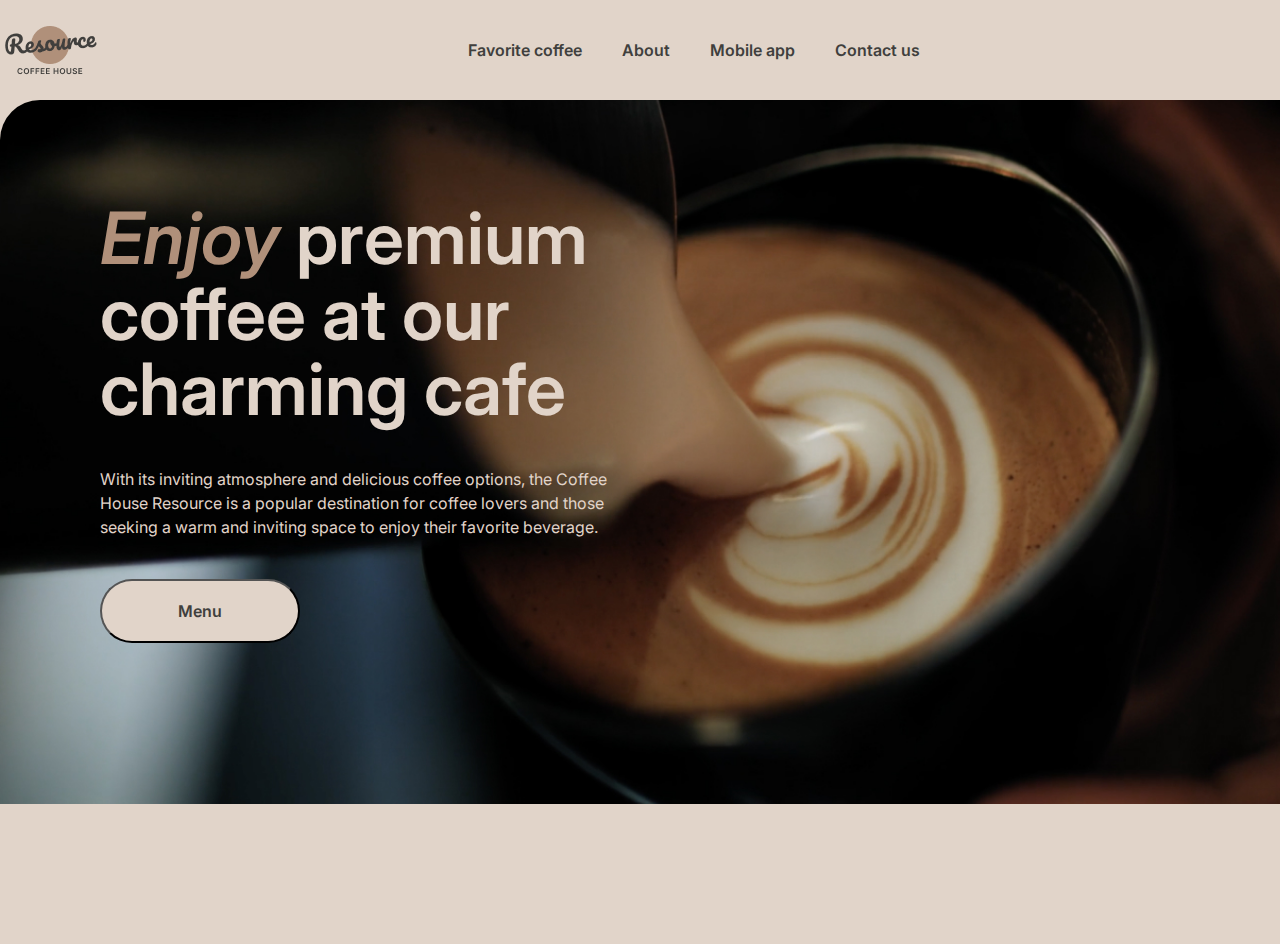
==== index.html @ d98357e5 "section first" ====
<!DOCTYPE html>
<html lang="en">

<head>
    <meta charset="UTF-8">
    <meta name="viewport" content="width=device-width, initial-scale=1.0">
    <title>Document</title>
    <link rel="stylesheet" href="style.css">
    <link rel="preconnect" href="https://fonts.googleapis.com">
    <link rel="preconnect" href="https://fonts.gstatic.com" crossorigin>
    <link
        href="https://fonts.googleapis.com/css2?family=DM+Sans:ital,opsz,wght@0,9..40,100..1000;1,9..40,100..1000&family=Inter:ital,opsz,wght@0,14..32,100..900;1,14..32,100..900&display=swap"
        rel="stylesheet">
</head>

<body>

    <header>

        <div class="logo"> <img src="logo.png" alt=""></div>
        <nav class="center">
            <p>Favorite coffee</p>
            <p>About</p>
            <p>Mobile app</p>
            <p>Contact us</p>
        </nav>
        <nav class="right">
            <p>Menu</p>
            <div class="cup"> <img src="coffee-cup.png" alt=""></div>
        </nav>

    </header>

    <main>

        <section class="title">

            <div class="main">
            
                <h1 class="text"> <span> Enjoy</span> premium coffee at our charming cafe</h1>
                <p>With its inviting atmosphere and delicious coffee options, the Coffee House Resource is a popular
                    destination for coffee lovers and those seeking a warm and inviting space to enjoy their favorite
                    beverage.</p>
                <button> Menu</button>

            </div>

        </section>

    </main>

</body>

</html>
---- style.css ----
* {
    margin: 0;
    padding: 0;
    font-family: Inter;
}

body {
    background: #E1D4C9;
    width: 1360px;
    margin: auto;
}

header {
    display: flex;
    justify-content: space-between;
    align-items: center;
    margin-top: 20px;
}

header .logo {
    width: 100px;
    height: 60px;
}

header .center {
    display: flex;
    gap: 40px;
    font-weight: 600;
    font-size: 16px;
    color: #403F3D;


}

header .right {
    display: flex;
    align-items: center;
}

header .right p {
    font-weight: 600;
    font-size: 16px;
    color: #403F3D;
}

header .cup {
    margin-left: 8px;
}

.title {
    background-image: url(fon.jpg);
    height: 644px;
    max-width: 1360px;
    border-radius: 40px;
    padding: 100px;
    background-repeat: no-repeat;
    background-size: contain;
    margin-top: 20px;
}

.title .main {
    width: 530px;
}

.title .main .text span {
    font-weight: 600;
    font-style: italic;
    font-size: 72px;
    line-height: 105%;
    color: #B0907A;
}

.title .main .text {
    font-weight: 600;
    font-size: 72px;
    line-height: 105%;
    color: #E1D4C9;
}

.title .main p {
    font-weight: 400;
    font-size: 16px;
    line-height: 150%;
    color: #E1D4C9;
    margin-top: 40px;
}

.title .main button {
    width: 200px;
    height: 64px;
    border-radius: 100px;
    background: #E1D4C9;
    font-weight: 600;
    font-size: 16px;
    text-align: center;
    color: #403F3D;
    margin-top: 40px;
}
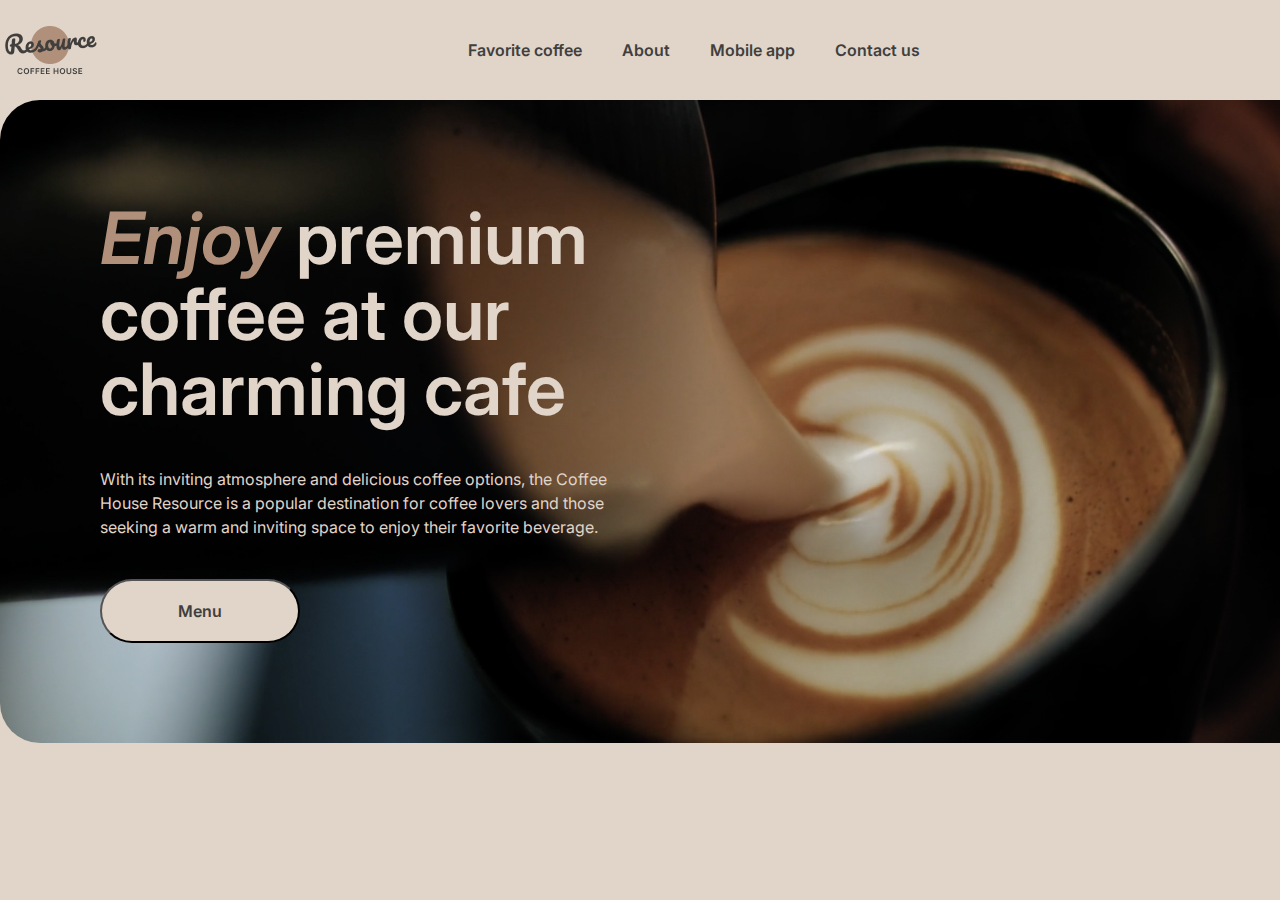
==== commit beec901e: "section first" ====
--- a/index.html
+++ b/index.html
@@ -36,7 +36,7 @@
         <section class="title">
 
             <div class="main">
-            
+
                 <h1 class="text"> <span> Enjoy</span> premium coffee at our charming cafe</h1>
                 <p>With its inviting atmosphere and delicious coffee options, the Coffee House Resource is a popular
                     destination for coffee lovers and those seeking a warm and inviting space to enjoy their favorite
--- a/style.css
+++ b/style.css
@@ -28,8 +28,6 @@
     font-weight: 600;
     font-size: 16px;
     color: #403F3D;
-
-
 }
 
 header .right {
@@ -49,13 +47,13 @@
 
 .title {
     background-image: url(fon.jpg);
-    height: 644px;
-    max-width: 1360px;
     border-radius: 40px;
     padding: 100px;
     background-repeat: no-repeat;
-    background-size: contain;
     margin-top: 20px;
+    width: 1360;
+
+
 }
 
 .title .main {
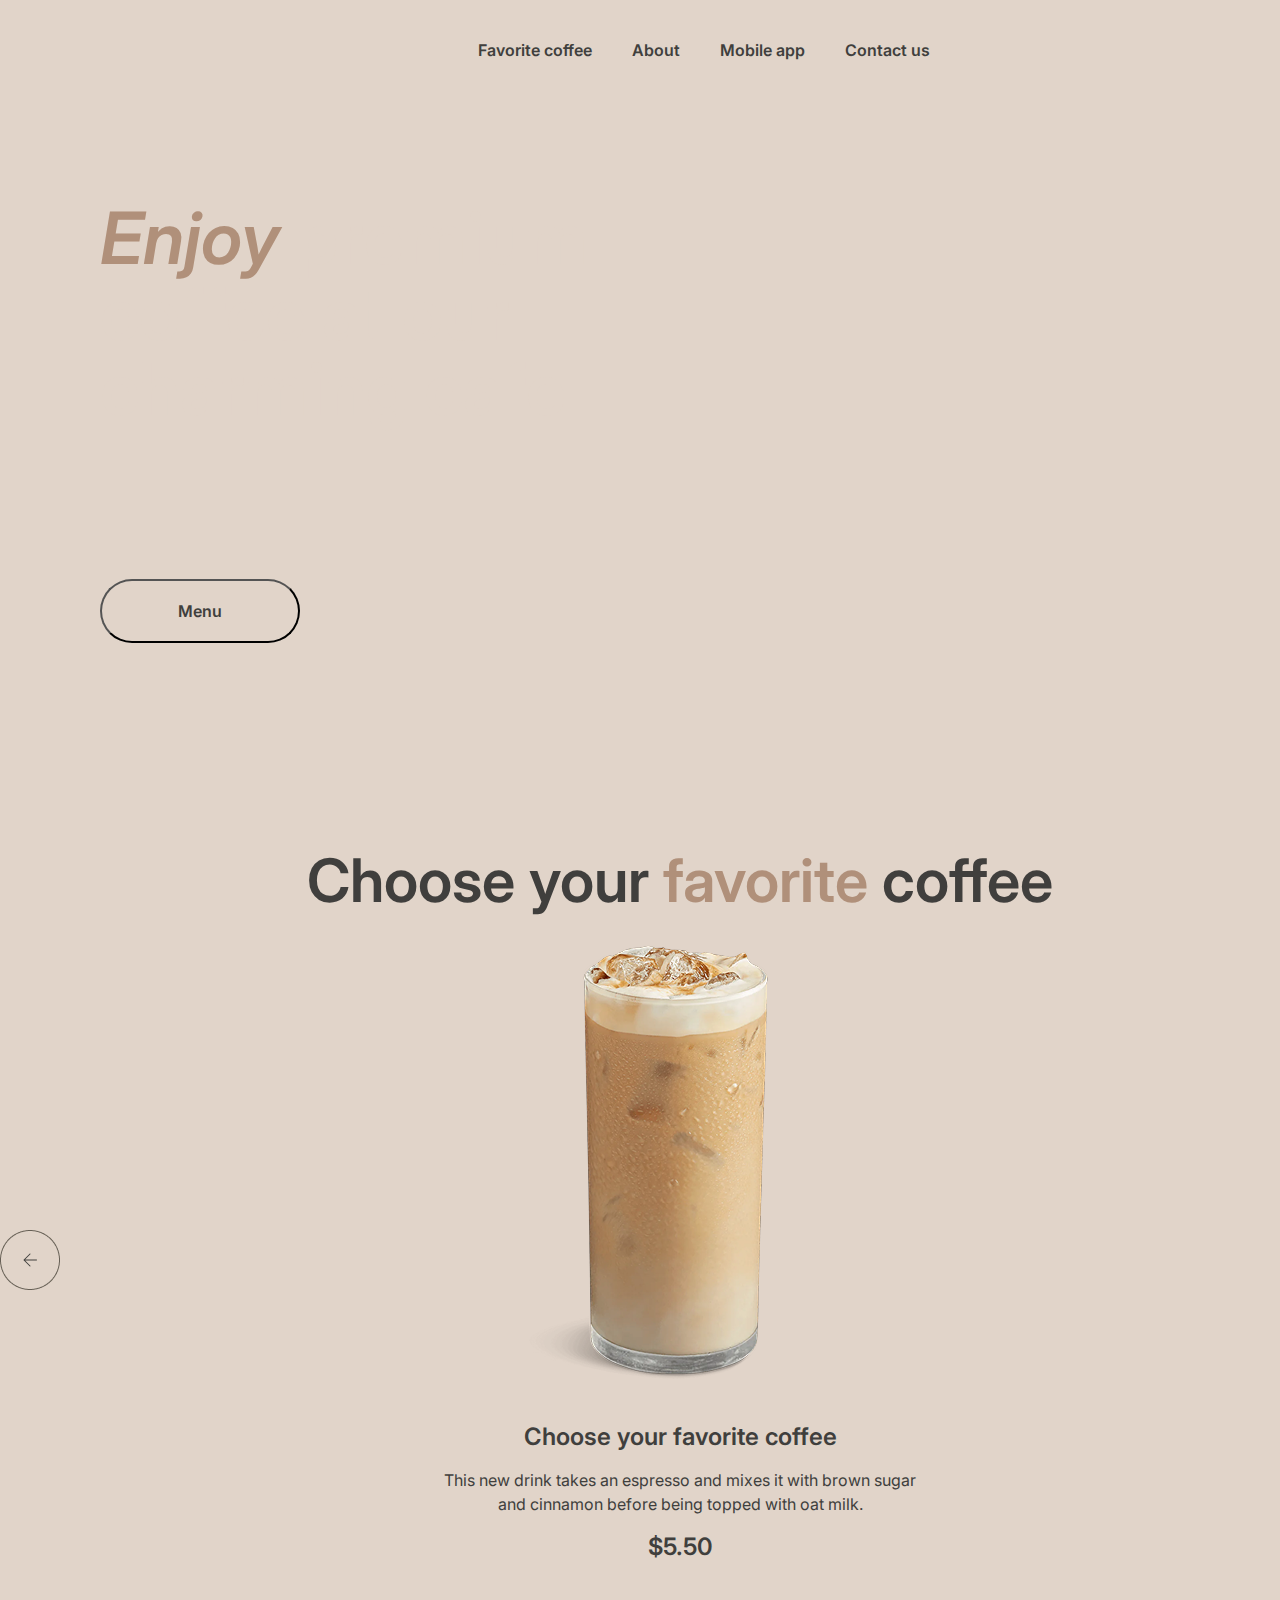
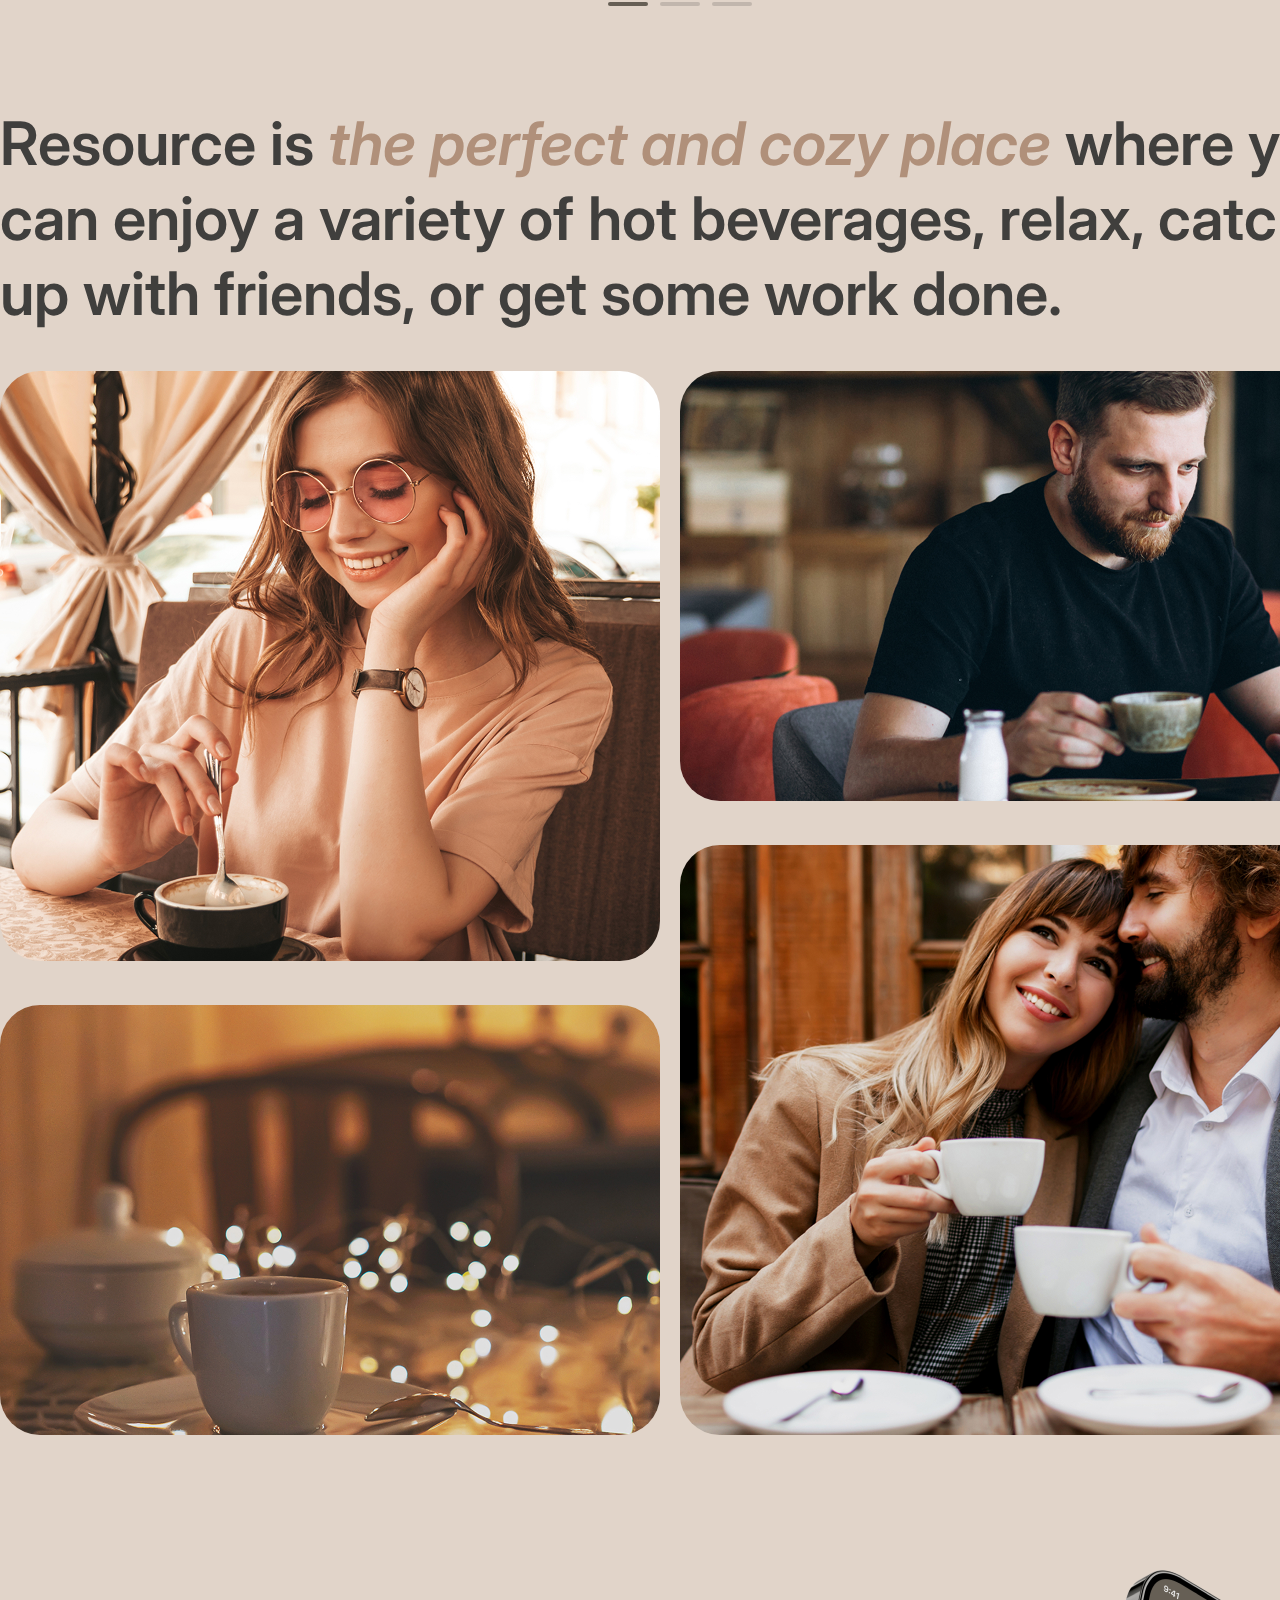
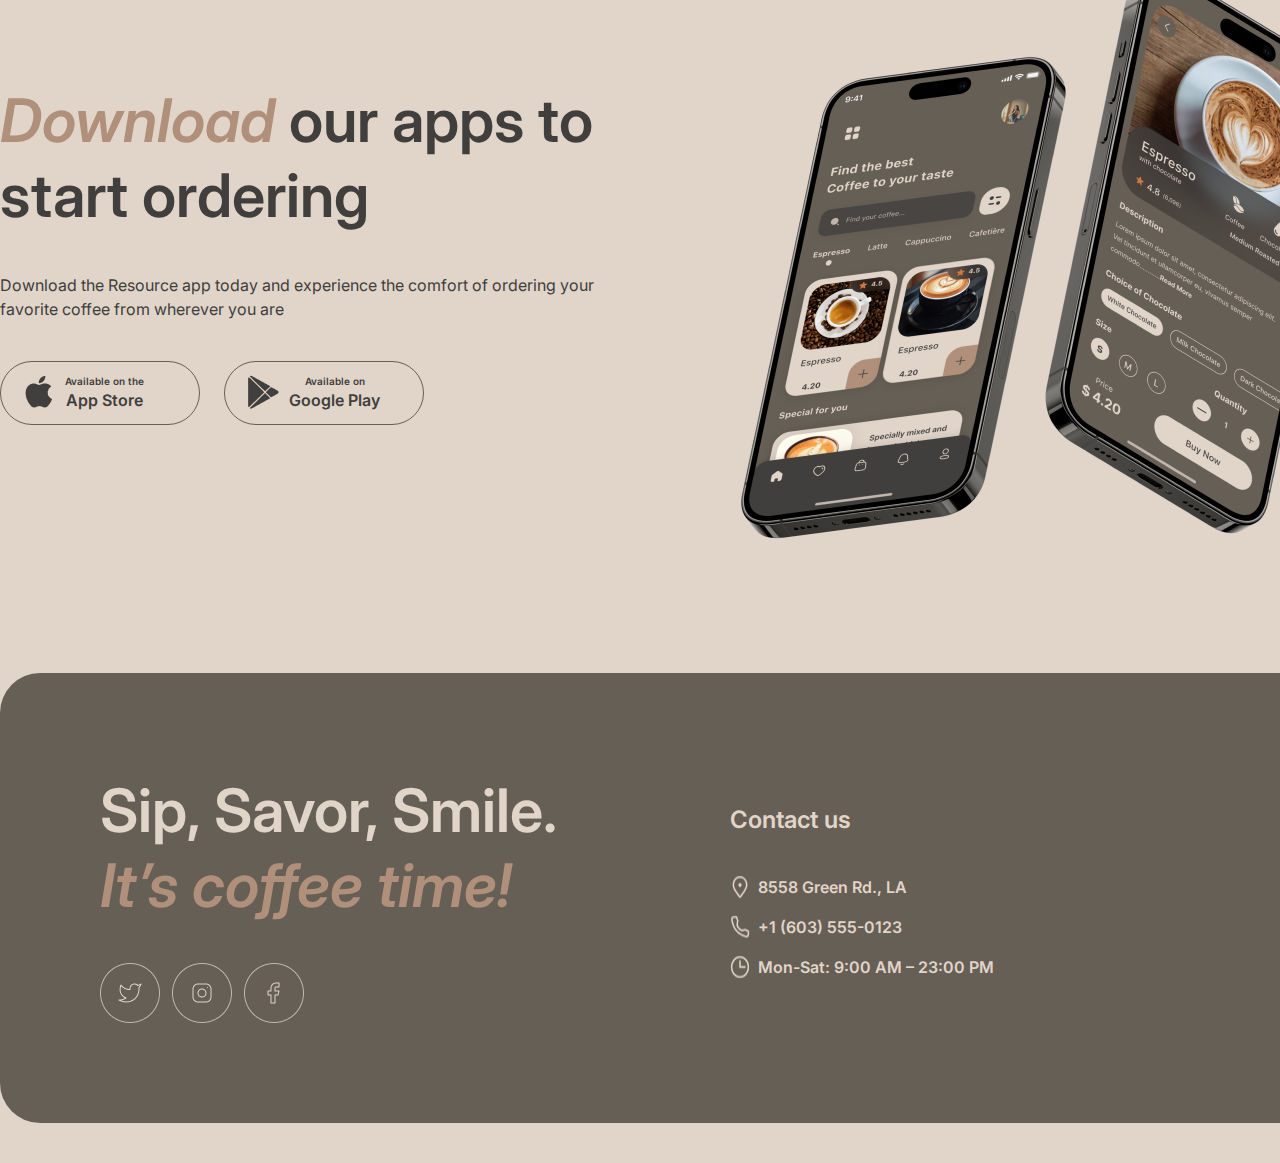
==== commit f86a9e9b: "html&css" ====
--- a/index.html
+++ b/index.html
@@ -47,7 +47,149 @@
 
         </section>
 
+        <section class="first">
+
+            <h2 class="text">Choose your <span>favorite</span> coffee</h2>
+
+            <div class="main">
+
+                <div> <img src="button left.png" alt=""> </div>
+                <div class="bot">
+                    <img src="coffee-slider-1.png" alt="">
+                    <h2>Choose your favorite coffee</h2>
+                    <p class="last">This new drink takes an espresso and mixes it with brown sugar and cinnamon before
+                        being topped
+                        with oat milk.</p>
+                    <p class="end">$5.50</p>
+                    <div class="line">
+                        <div class="one"></div>
+                        <div class="two"></div>
+                        <div class="three"></div>
+                    </div>
+                </div>
+                <div> <img src="button right.png" alt=""> </div>
+            </div>
+
+        </section>
+
+
+        <section class="second">
+
+            <h2>Resource is <span>the perfect and cozy place</span> where you can enjoy a variety of hot beverages,
+                relax, catch up
+                with friends, or get some work done.</h2>
+            <div class="pic">
+                <div class="left">
+                    <img src="one.png" alt="">
+                    <img class="img2" src="two.png" alt="">
+                </div>
+
+                <div class="right">
+                    <img src="three.png" alt="">
+                    <img class="img4" src="about-4.png" alt="">
+                </div>
+            </div>
+
+        </section>
+
+
+        <section class="last">
+
+            <div class="closed">
+
+                <div class="text">
+                    <h2><span> Download </span> our apps to start ordering</h2>
+                    <p class="paragraph">Download the Resource app today and experience the comfort of ordering your
+                        favorite coffee from
+                        wherever you are</p>
+
+
+                    <div class="app">
+
+                        <button class="apple">
+                            <div class="allapple">
+                                <div class="left">
+                                    <img src="appl.png" alt="">
+
+                                </div>
+                                <div class="right">
+                                    <p class="text5">Available on the</p>
+                                    <p class="text6">App Store</p>
+                                </div>
+                            </div>
+
+                        </button>
+
+                        <button class="google">
+                            <div class="allgoogle">
+                                <div class="left2">
+                                    <img src="google.png" alt="">
+                                </div>
+
+                                <div class="right2">
+                                    <p class="text7">Available on</p>
+                                    <p class="text8">Google Play</p>
+                                </div>
+                            </div>
+                        </button>
+
+                    </div>
+
+                </div>
+
+                <div class="mobile">
+                    <img src="mobile-screens.png" alt="">
+                </div>
+
+            </div>
+
+        </section>
+
     </main>
+
+    <footer class="con">
+
+        <div class="net">
+
+            <div class="text">
+                <p class="sub">Sip, Savor, Smile.
+                    <span> It’s coffee time!</span>
+                </p>
+            </div>
+
+            <div class="social">
+                <img src="twit.png" alt="">
+                <img src="inst.png" alt="">
+                <img src="fb.png" alt="">
+            </div>
+
+        </div>
+
+
+        <div class="contact">
+
+            <h3>Contact us</h3>
+        
+                <div class="pin">
+                    <img src="pin-alt.png" alt="">
+                    <p>8558 Green Rd., LA</p>
+                </div>
+                <div class="mobile">
+                    <img src="phone.png" alt="">
+                    <p>+1 (603) 555-0123</p>
+                </div>
+                <div class="time">
+                    <img src="clock.png" alt="">
+                    <p>Mon-Sat: 9:00 AM – 23:00 PM</p>
+                </div>
+           
+        </div>
+
+
+
+
+    </footer>
+
 
 </body>
 
--- a/style.css
+++ b/style.css
@@ -43,6 +43,8 @@
 
 header .cup {
     margin-left: 8px;
+    background-repeat: no-repeat;
+
 }
 
 .title {
@@ -93,4 +95,319 @@
     text-align: center;
     color: #403F3D;
     margin-top: 40px;
-}+}
+
+
+
+
+
+.first .text {
+    font-weight: 600;
+    font-size: 60px;
+    line-height: 125%;
+    text-align: center;
+    color: #403F3D;
+    margin-top: 100px;
+    color: #403F3D;
+
+}
+
+.first .text span {
+    color: #B0907A;
+
+}
+
+.first .main {
+    display: flex;
+    align-items: center;
+    justify-content: space-between;
+
+}
+
+.first .bot {
+    width: 480px;
+
+}
+
+.first .bot h2 {
+    font-weight: 600;
+    font-size: 24px;
+    line-height: 125%;
+    text-align: center;
+    color: #403F3D;
+    margin-top: 20px;
+}
+
+.first .bot .last {
+    font-weight: 400;
+    font-size: 16px;
+    line-height: 150%;
+    text-align: center;
+    color: #403F3D;
+    margin-top: 16px;
+}
+
+.first .bot .end {
+    font-weight: 600;
+    font-size: 24px;
+    line-height: 125%;
+    text-align: center;
+    color: #403F3D;
+    margin-top: 16px;
+}
+
+.first .line .one {
+    width: 40px;
+    height: 4px;
+    border-radius: 100px;
+    background: #665F55;
+}
+
+.first .line .two {
+    width: 40px;
+    height: 4px;
+    border-radius: 100px;
+    background: #C1B6AD;
+}
+
+.first .line .three {
+    width: 40px;
+    height: 4px;
+    border-radius: 100px;
+    background: #C1B6AD;
+}
+
+.first .line {
+    display: flex;
+    gap: 12px;
+    justify-content: center;
+    margin-top: 40px;
+}
+
+
+.second h2 {
+    width: 1360px;
+    font-weight: 600;
+    font-size: 60px;
+    line-height: 125%;
+    color: #403F3D;
+    margin-top: 100px;
+    justify-content: center;
+}
+
+.second h2 span {
+    font-weight: 600;
+    font-style: italic;
+    font-size: 60px;
+    line-height: 125%;
+    color: #B0907A;
+}
+
+.second .pic {
+    display: flex;
+    margin-top: 40px;
+}
+
+.second .pic .left .img2 {
+    margin-top: 40px;
+}
+
+.second .pic .right .img4 {
+    margin-top: 40px;
+}
+
+.second .pic img {
+    border-radius: 40px;
+}
+
+.last .closed {
+    display: flex;
+    justify-content: space-between;
+}
+
+.last .closed h2 span {
+    font-weight: 600;
+    font-style: italic;
+    font-size: 60px;
+    line-height: 125%;
+    color: #B0907A;
+}
+
+.last .closed h2 {
+    font-weight: 600;
+    font-size: 60px;
+    line-height: 125%;
+    color: #403F3D;
+}
+
+.last .closed .text .paragraph {
+    font-weight: 400;
+    font-size: 16px;
+    line-height: 150%;
+    color: #403F3D;
+    margin-top: 40px;
+}
+
+.last .closed .text {
+    width: 630px;
+    margin-top: 244px;
+}
+
+.closed .mobile {
+    margin-top: 100px;
+}
+
+.closed .text .apple {
+    width: 200px;
+    height: 64px;
+    padding-top: 12px;
+    padding-right: 20px;
+    padding-bottom: 12px;
+    padding-left: 20px;
+    gap: 8px;
+    border-radius: 100px;
+    border-width: 1px;
+    border: 1px solid #665F55;
+    background: #E1D4C9;
+}
+
+.closed .text .apple .allapple {
+    display: flex;
+}
+
+.closed .apple .right .text5 {
+    font-weight: 600;
+    font-size: 10px;
+    line-height: 140%;
+    text-align: center;
+    color: #403F3D;
+}
+
+.closed .apple .right {
+    padding-left: 8px;
+}
+
+.closed .apple .right .text6 {
+    font-weight: 600;
+    font-size: 16px;
+    line-height: 150%;
+    color: #403F3D;
+}
+
+.closed .text .google {
+    width: 200px;
+    height: 64px;
+    padding-top: 12px;
+    padding-right: 20px;
+    padding-bottom: 12px;
+    padding-left: 20px;
+    gap: 8px;
+    border-radius: 100px;
+    border-width: 1px;
+    border: 1px solid #665F55;
+    background: #E1D4C9;
+    margin-left: 20px;
+}
+
+.closed .text .google .text7 {
+    font-weight: 600;
+    font-size: 10px;
+    line-height: 140%;
+    text-align: center;
+    color: #403F3D;
+}
+
+.closed .text .google .text8 {
+    font-weight: 600;
+    font-size: 16px;
+    line-height: 150%;
+    color: #403F3D;
+}
+
+.closed .text .google .right2 {
+    margin-left: 8px;
+}
+
+.closed .text .google .allgoogle {
+    display: flex;
+}
+
+.closed .app {
+    margin-top: 40px;
+}
+
+footer {
+    height: 450px;
+    border-radius: 40px;
+    background: #665F55;
+    margin-bottom: 40px;
+    margin-top: 100px;
+
+}
+
+.con .text .sub {
+    width: 530px;
+    font-weight: 600;
+    font-size: 60px;
+    line-height: 125%;
+    color: #E1D4C9;
+}
+
+.con .text .sub span {
+    font-weight: 600;
+    font-style: italic;
+    font-size: 60px;
+    line-height: 125%;
+    color: #B0907A;
+}
+
+.con .social {
+    display: flex;
+    gap: 12px;
+    margin-top: 40px;
+}
+
+.con .net {
+    padding-top: 100px;
+    padding-left: 100px;
+}
+
+.con {
+    display: flex;
+}
+
+.con .contact h3 {
+    font-weight: 600;
+    font-size: 24px;
+    line-height: 125%;
+    color: #E1D4C9;
+}
+
+.con .contact .pin {
+    display: flex;
+    margin-top: 40px;
+}
+
+.con .contact .mobile {
+    display: flex;
+    margin-top: 16px;
+}
+
+.con .contact .time {
+    display: flex;
+    margin-top: 16px;
+}
+
+.con .contact {
+    padding-top: 132px;
+    margin-left: 100px;
+}
+
+.con .contact p {
+    font-weight: 600;
+    font-size: 16px;
+    line-height: 150%;
+    color: #E1D4C9;
+    margin-left: 8px;
+}
+
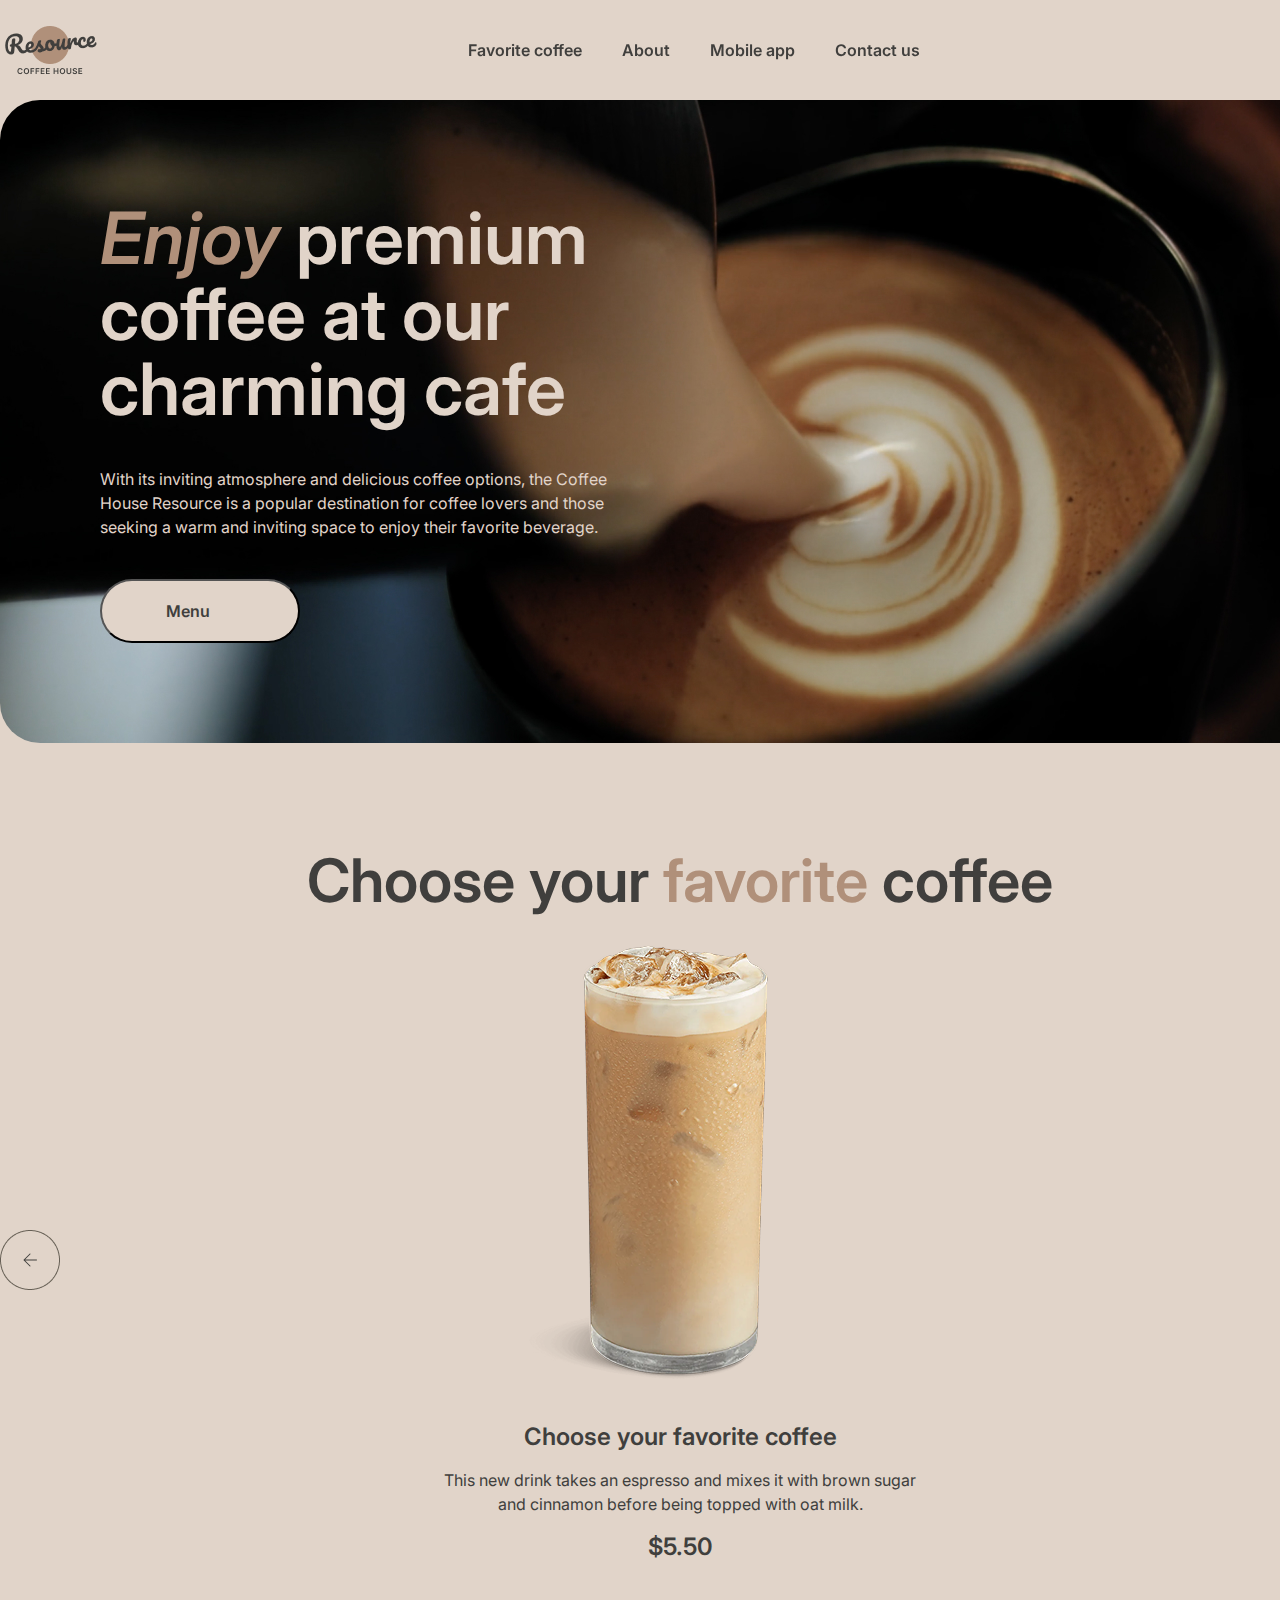
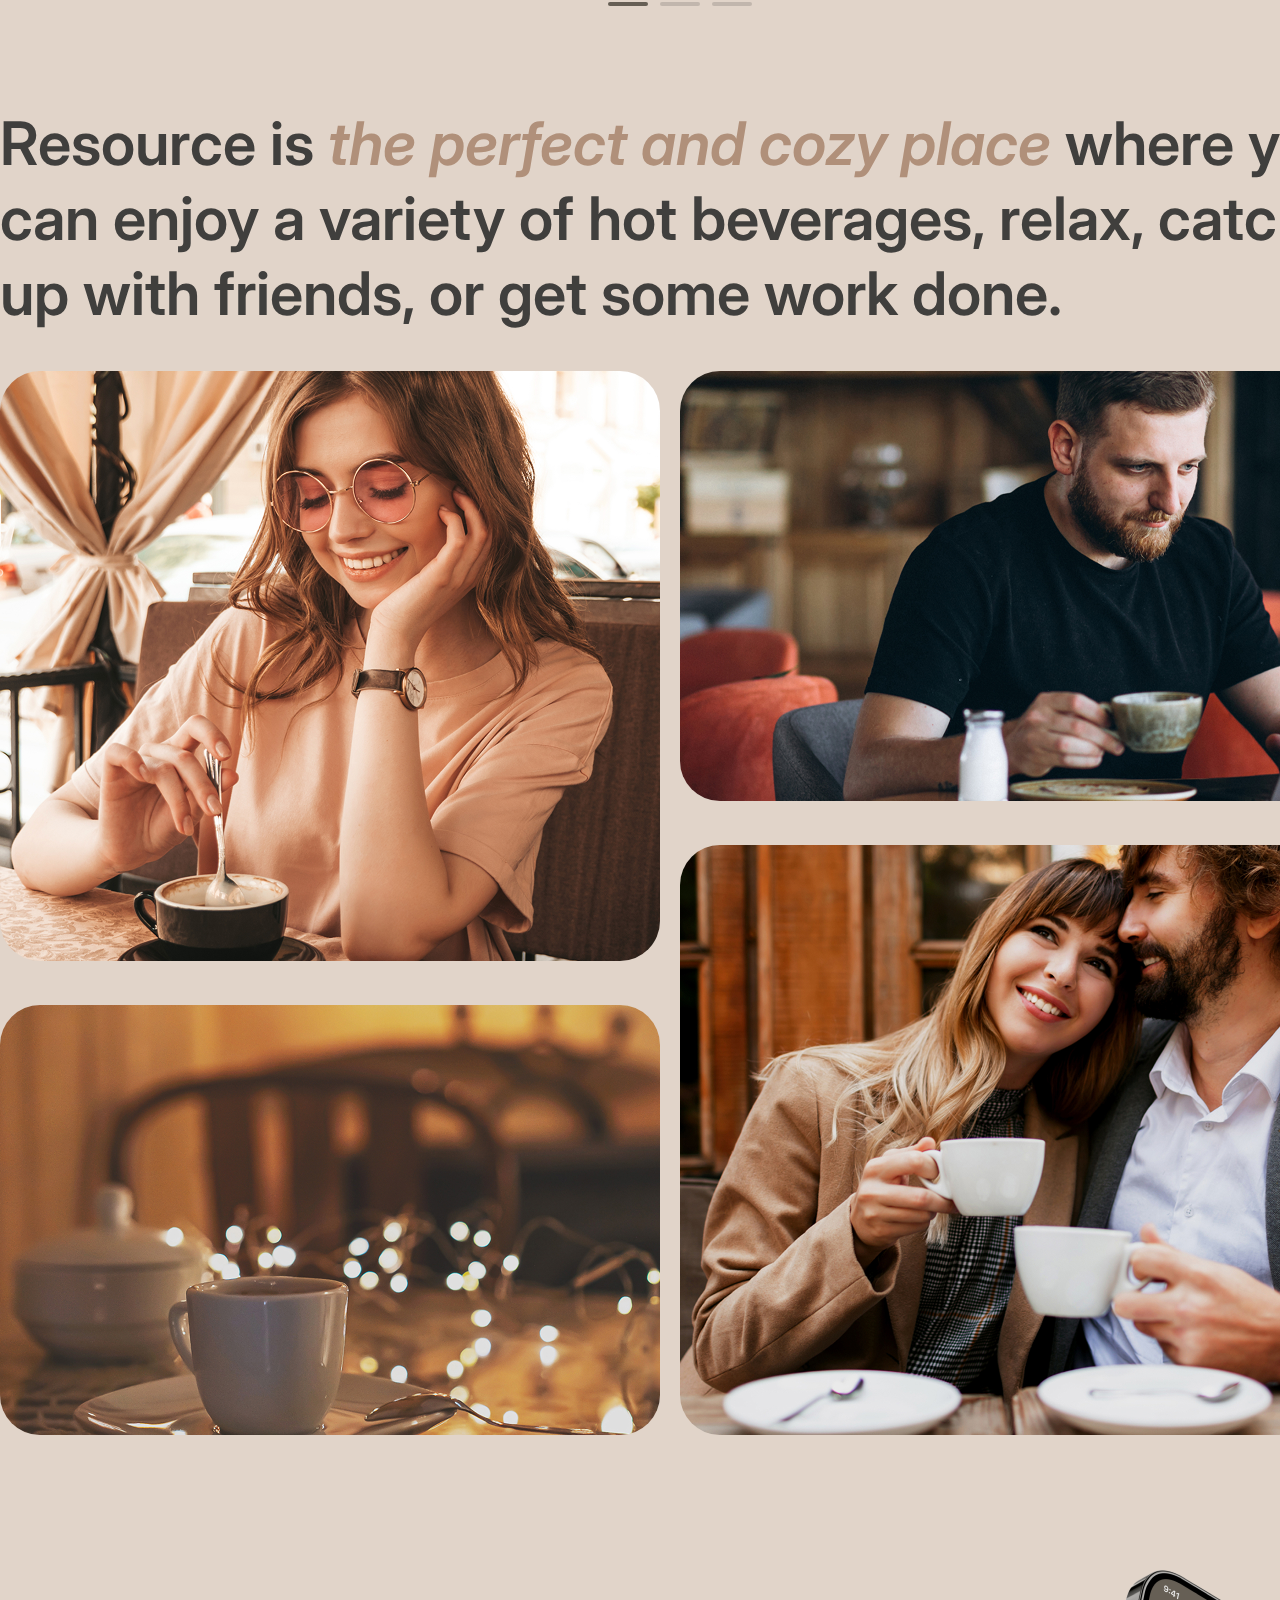
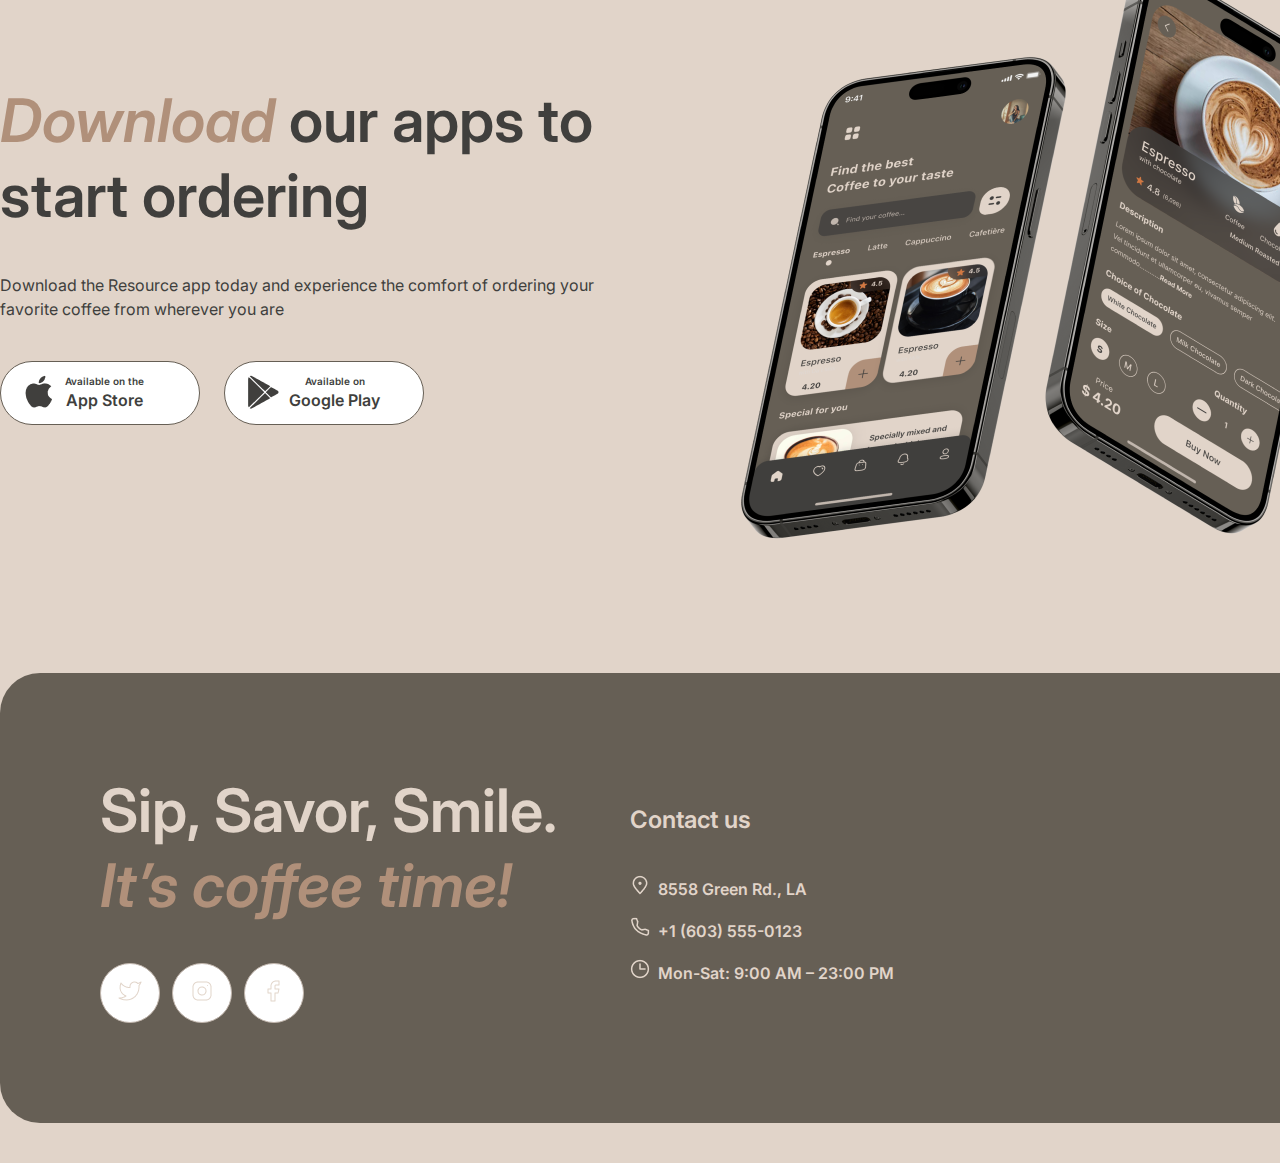
==== commit 6623bf17: "hover, fixed header" ====
--- a/index.html
+++ b/index.html
@@ -17,17 +17,21 @@
 
     <header>
 
-        <div class="logo"> <img src="logo.png" alt=""></div>
-        <nav class="center">
-            <p>Favorite coffee</p>
-            <p>About</p>
-            <p>Mobile app</p>
-            <p>Contact us</p>
-        </nav>
-        <nav class="right">
-            <p>Menu</p>
-            <div class="cup"> <img src="coffee-cup.png" alt=""></div>
-        </nav>
+        <div class="container">
+
+            <div class="logo"> <img src="./img/logo.png" alt=""></div>
+            <nav class="center">
+                <p>Favorite coffee</p>
+                <p>About</p>
+                <p>Mobile app</p>
+                <p>Contact us</p>
+            </nav>
+            <nav class="right">
+                <p>Menu</p>
+                <div class="cup"> <img src="/img/coffee-cup.png" alt=""></div>
+            </nav>
+
+        </div>
 
     </header>
 
@@ -41,7 +45,10 @@
                 <p>With its inviting atmosphere and delicious coffee options, the Coffee House Resource is a popular
                     destination for coffee lovers and those seeking a warm and inviting space to enjoy their favorite
                     beverage.</p>
-                <button> Menu</button>
+                <button>
+                    <div class="menuhover"> Menu <img src="./img/coffee-cup.png" alt="">
+                    </div>
+                </button>
 
             </div>
 
@@ -53,9 +60,9 @@
 
             <div class="main">
 
-                <div> <img src="button left.png" alt=""> </div>
+                <div> <img src="./img/button left.png" alt=""> </div>
                 <div class="bot">
-                    <img src="coffee-slider-1.png" alt="">
+                    <img src="./img/coffee-slider-1.png" alt="">
                     <h2>Choose your favorite coffee</h2>
                     <p class="last">This new drink takes an espresso and mixes it with brown sugar and cinnamon before
                         being topped
@@ -67,7 +74,7 @@
                         <div class="three"></div>
                     </div>
                 </div>
-                <div> <img src="button right.png" alt=""> </div>
+                <div> <img src="./img/button right.png" alt=""> </div>
             </div>
 
         </section>
@@ -80,13 +87,13 @@
                 with friends, or get some work done.</h2>
             <div class="pic">
                 <div class="left">
-                    <img src="one.png" alt="">
-                    <img class="img2" src="two.png" alt="">
+                    <img src="./img/one.png" alt="">
+                    <img class="img2" src="./img/two.png" alt="">
                 </div>
 
                 <div class="right">
-                    <img src="three.png" alt="">
-                    <img class="img4" src="about-4.png" alt="">
+                    <img src="./img/three.png" alt="">
+                    <img class="img4" src="./img/about-4.png" alt="">
                 </div>
             </div>
 
@@ -109,7 +116,8 @@
                         <button class="apple">
                             <div class="allapple">
                                 <div class="left">
-                                    <img src="appl.png" alt="">
+                                    <img src="./img/appl.png" alt="">
+                                    <img class="imghover" src="./img/bbapple.png" alt="">
 
                                 </div>
                                 <div class="right">
@@ -123,7 +131,8 @@
                         <button class="google">
                             <div class="allgoogle">
                                 <div class="left2">
-                                    <img src="google.png" alt="">
+                                    <img src="./img/google.png" alt="">
+                                    <img class="imghover2" src="./img/bbgoogle.png" alt="">
                                 </div>
 
                                 <div class="right2">
@@ -138,7 +147,7 @@
                 </div>
 
                 <div class="mobile">
-                    <img src="mobile-screens.png" alt="">
+                    <img src="./img/mobile-screens.png" alt="">
                 </div>
 
             </div>
@@ -149,18 +158,29 @@
 
     <footer class="con">
 
-        <div class="net">
-
-            <div class="text">
-                <p class="sub">Sip, Savor, Smile.
-                    <span> It’s coffee time!</span>
-                </p>
-            </div>
+        <div class="network">
+
+            <h1 class="lasttext">Sip, Savor, Smile. <span> It’s coffee time!</span></h1>
 
             <div class="social">
-                <img src="twit.png" alt="">
-                <img src="inst.png" alt="">
-                <img src="fb.png" alt="">
+                <button>
+                    <div class="pick">
+                        <img class="imghover" src="./img/bbtwitter.svg" alt="">
+                        <img class="img" src="./img/twitter.png" alt="">
+                    </div>
+                </button>
+                <button>
+                    <div class="pick">
+                        <img class="imghover" src="./img/bbinstagram.svg" alt="">
+                        <img class="img" src="./img/instagram.png" alt="">
+                    </div>
+                </button>
+                <button>
+                    <div class="pick">
+                        <img class="imghover" src="./img/bbfacebook.svg" alt="">
+                        <img class="img" src="./img/facebook.png" alt="">
+                    </div>
+                </button>
             </div>
 
         </div>
@@ -169,28 +189,24 @@
         <div class="contact">
 
             <h3>Contact us</h3>
-        
+
+            <div class="location">
                 <div class="pin">
-                    <img src="pin-alt.png" alt="">
+                    <img src="./img/pin-alt.png" alt="">
                     <p>8558 Green Rd., LA</p>
                 </div>
                 <div class="mobile">
-                    <img src="phone.png" alt="">
+                    <img src="./img/phone.png" alt="">
                     <p>+1 (603) 555-0123</p>
                 </div>
                 <div class="time">
-                    <img src="clock.png" alt="">
+                    <img src="./img/clock.png" alt="">
                     <p>Mon-Sat: 9:00 AM – 23:00 PM</p>
                 </div>
-           
-        </div>
-
-
-
+            </div>
 
     </footer>
 
-
 </body>
 
 </html>--- a/style.css
+++ b/style.css
@@ -11,11 +11,22 @@
 }
 
 header {
+    position: fixed;
+    left: 0;
+    top: 0;
+    width: 100%;
+    background: #E1D4C9;
+}
+
+header .container {
     display: flex;
     justify-content: space-between;
+    padding-top: 20px;
     align-items: center;
-    margin-top: 20px;
-}
+    width: 1360px;
+    margin: auto;
+}
+
 
 header .logo {
     width: 100px;
@@ -30,6 +41,11 @@
     color: #403F3D;
 }
 
+header .center p:hover {
+    border-bottom: 2px solid #403F3D;
+    padding: 4px;
+}
+
 header .right {
     display: flex;
     align-items: center;
@@ -43,19 +59,20 @@
 
 header .cup {
     margin-left: 8px;
-    background-repeat: no-repeat;
-
-}
+}
+
+header .right:hover {
+    border-bottom: 2px solid #403F3D;
+    padding: 4px;
+}
+
 
 .title {
-    background-image: url(fon.jpg);
+    background-image: url(./img/fon.jpg);
     border-radius: 40px;
     padding: 100px;
     background-repeat: no-repeat;
-    margin-top: 20px;
-    width: 1360;
-
-
+    margin-top: 100px;
 }
 
 .title .main {
@@ -97,9 +114,20 @@
     margin-top: 40px;
 }
 
-
-
-
+.title .main button .menuhover {
+    display: flex;
+    padding-left: 64px;
+    gap: 8px;
+}
+
+.title .main button img {
+    display: none;
+}
+
+.title .main button:hover img {
+    display: block;
+    align-items: baseline;
+}
 
 .first .text {
     font-weight: 600;
@@ -109,24 +137,20 @@
     color: #403F3D;
     margin-top: 100px;
     color: #403F3D;
-
 }
 
 .first .text span {
     color: #B0907A;
-
 }
 
 .first .main {
     display: flex;
     align-items: center;
     justify-content: space-between;
-
 }
 
 .first .bot {
     width: 480px;
-
 }
 
 .first .bot h2 {
@@ -268,7 +292,7 @@
     border-radius: 100px;
     border-width: 1px;
     border: 1px solid #665F55;
-    background: #E1D4C9;
+    background: #FFFFFF;
 }
 
 .closed .text .apple .allapple {
@@ -292,6 +316,49 @@
     font-size: 16px;
     line-height: 150%;
     color: #403F3D;
+}
+
+.closed .apple .imghover {
+    display: none;
+    padding-left: 8px;
+}
+
+.closed .text .apple:hover img {
+    display: none;
+}
+
+.closed .text .apple:hover .imghover {
+    display: block;
+}
+
+.closed .text .apple:hover {
+    background-color: #665F55;
+
+    & p {
+        color: #E1D4C9;
+    }
+}
+
+.closed .google .imghover2 {
+    display: none;
+    /* padding-left: 8px; */
+}
+
+.closed .google:hover img {
+    display: none;
+}
+
+.closed .google:hover .imghover2 {
+    display: block;
+}
+
+.closed .text .google:hover {
+    background-color: #665F55;
+
+    & p {
+        color: #E1D4C9;
+    }
+
 }
 
 .closed .text .google {
@@ -305,7 +372,7 @@
     border-radius: 100px;
     border-width: 1px;
     border: 1px solid #665F55;
-    background: #E1D4C9;
+    background: #FFFFFF;
     margin-left: 20px;
 }
 
@@ -342,72 +409,113 @@
     background: #665F55;
     margin-bottom: 40px;
     margin-top: 100px;
-
-}
-
-.con .text .sub {
+    display: flex;
+}
+
+footer .network .lasttext {
+    font-weight: 600;
+    font-size: 60px;
+    line-height: 125%;
+    letter-spacing: 0%;
     width: 530px;
-    font-weight: 600;
-    font-size: 60px;
-    line-height: 125%;
     color: #E1D4C9;
-}
-
-.con .text .sub span {
-    font-weight: 600;
-    font-style: italic;
-    font-size: 60px;
-    line-height: 125%;
-    color: #B0907A;
-}
-
-.con .social {
-    display: flex;
-    gap: 12px;
-    margin-top: 40px;
-}
-
-.con .net {
     padding-top: 100px;
     padding-left: 100px;
 }
 
-.con {
-    display: flex;
-}
-
-.con .contact h3 {
+footer .network .lasttext span {
+    font-weight: 600;
+    font-style: italic;
+    font-size: 60px;
+    line-height: 125%;
+    color: #B0907A;
+}
+
+footer .network button {
+    width: 60px;
+    height: 60px;
+    border-radius: 100px;
+    border-width: 1px;
+    border: 1px solid #C1B6AD;
+    background: white;
+}
+
+footer .network .social {
+    display: flex;
+    gap: 12px;
+    padding-left: 100px;
+    padding-top: 40px;
+}
+
+footer .network .social button:hover {
+    background: #E1D4C9;
+}
+
+footer .network .social .pick .imghover {
+    display: none;
+    margin: auto;
+}
+
+footer .network .social .pick:hover .img {
+    display: none;
+}
+
+footer .network .social .pick:hover .imghover {
+    display: block;
+}
+
+
+footer .contact h3 {
+    padding-top: 132px;
     font-weight: 600;
     font-size: 24px;
     line-height: 125%;
     color: #E1D4C9;
 }
 
-.con .contact .pin {
-    display: flex;
-    margin-top: 40px;
-}
-
-.con .contact .mobile {
-    display: flex;
-    margin-top: 16px;
-}
-
-.con .contact .time {
-    display: flex;
-    margin-top: 16px;
-}
-
-.con .contact {
-    padding-top: 132px;
-    margin-left: 100px;
-}
-
-.con .contact p {
+footer .contact {
+    font-family: Inter;
     font-weight: 600;
     font-size: 16px;
     line-height: 150%;
     color: #E1D4C9;
-    margin-left: 8px;
-}
-
+}
+
+footer .contact .pin {
+    display: flex;
+    gap: 8px;
+    margin-top: 40px;
+    align-items: baseline;
+}
+
+footer .contact .mobile {
+    display: flex;
+    gap: 8px;
+    margin-top: 16px;
+    align-items: baseline;
+}
+
+footer .contact .time {
+    display: flex;
+    gap: 8px;
+    margin-top: 16px;
+    align-items: baseline;
+}
+
+footer .contact .pin:hover {
+    border-bottom: 2px solid #E1D4C9;
+    width: 182px;
+    padding: 4px;
+}
+
+footer .contact .mobile:hover {
+    border-bottom: 2px solid #E1D4C9;
+    width: 175px;
+    padding: 4px;
+}
+
+footer .contact .time:hover {
+    border-bottom: 2px solid #E1D4C9;
+    width: 262px;
+    padding: 4px;
+}